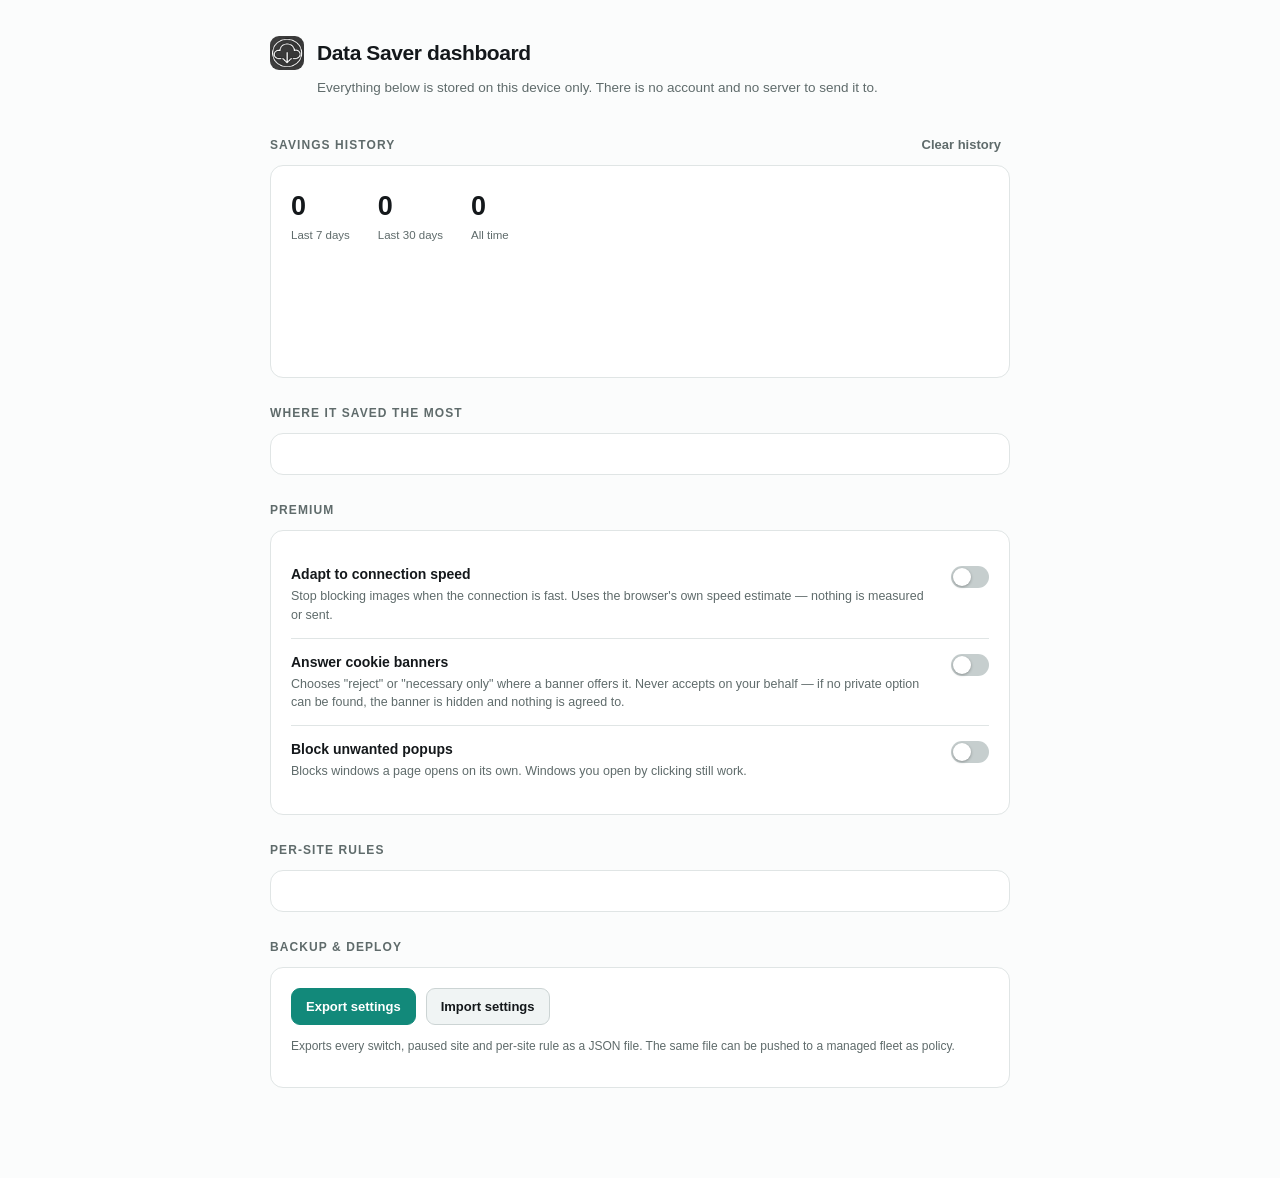
==== dashboard.html @ 3b0d5daf "Add the premium layer: per-site rules, history, and policy Six features, all built working and UNLOC" ====
<!DOCTYPE html>
<html lang="en">
<head>
  <meta charset="UTF-8">
  <meta name="viewport" content="width=device-width, initial-scale=1">
  <title>Data Saver Dashboard</title>
  <style>
    :root {
      color-scheme: light dark;

      --bg: #FBFCFC;
      --surface: #FFFFFF;
      --surface-2: #F0F4F4;
      --border: #E0E5E5;
      --border-2: #CCD4D4;
      --text: #14181B;
      --text-muted: #5F6B6B;
      --accent: #12897A;
      --accent-hover: #0D6E62;
      --accent-soft: rgba(18, 137, 122, 0.11);
      --on-accent: #FFFFFF;
      --accent-line: rgba(18, 137, 122, 0.34);
      --off: #C6CECE;

      /* Sequential ramp, one hue in three steps. The breakdown is parts of
         one total, not three unrelated categories, so a single hue is the
         correct encoding — and three saturated hues in a 360px panel would
         read as noise. Segments are separated by a 2px surface gap. */
      --ramp-1: #77D6C4;
      --ramp-2: #12897A;
      --ramp-3: #05433B;

      --shadow: 0 1px 2px rgba(15, 32, 30, 0.06), 0 4px 14px rgba(15, 32, 30, 0.05);
      --radius: 13px;
    }

    @media (prefers-color-scheme: dark) {
      :root {
        --bg: #1B1C1E;
        --surface: #232629;
        --surface-2: #2C3034;
        --border: #34383D;
        --border-2: #434850;
        --text: #F1F3F4;
        --text-muted: #98A0A6;
        --accent: #35C2AC;
        --accent-hover: #4AD3BD;
        --accent-soft: rgba(53, 194, 172, 0.15);
        --on-accent: #08221F;
        --accent-line: rgba(53, 194, 172, 0.40);
        --off: #4A5057;

        --ramp-1: #93EADA;
        --ramp-2: #2FB9A3;
        --ramp-3: #2E8A7C;

        --shadow: 0 1px 2px rgba(0, 0, 0, 0.28), 0 4px 14px rgba(0, 0, 0, 0.22);
      }
    }

    * { box-sizing: border-box; }

    body {
      font-family: -apple-system, BlinkMacSystemFont, "Segoe UI", Roboto,
                   "Helvetica Neue", Arial, sans-serif;
      margin: 0;
      background: var(--bg);
      color: var(--text);
      -webkit-font-smoothing: antialiased;
      line-height: 1.5;
    }

    .wrap { max-width: 780px; margin: 0 auto; padding-inline: 20px; padding-block: 36px 64px; }

    header { display: flex; align-items: center; gap: 13px; margin-bottom: 8px; }
    header img { width: 34px; height: 34px; border-radius: 9px; }
    h1 { margin: 0; font-size: 21px; font-weight: 700; letter-spacing: -0.4px; }
    .lede { color: var(--text-muted); font-size: 13.5px; margin: 0 0 30px 47px; }

    section { margin-bottom: 26px; }

    h2 {
      font-size: 12px; font-weight: 600; letter-spacing: 0.09em; text-transform: uppercase;
      color: var(--text-muted); margin: 0 0 11px;
    }

    .card {
      background: var(--surface);
      border: 1px solid var(--border);
      border-radius: 13px;
      padding: 20px;
    }

    .empty { color: var(--text-muted); font-size: 13px; }

    /* headline figures */
    .totals { display: flex; flex-wrap: wrap; gap: 28px; margin-bottom: 22px; }
    .total-n { font-size: 27px; font-weight: 700; letter-spacing: -0.8px; font-variant-numeric: tabular-nums; }
    .total-l { font-size: 11.5px; color: var(--text-muted); }

    /* 14-day trend — one series, so one colour and no legend */
    .trend { display: flex; align-items: flex-end; gap: 3px; height: 84px; }
    .trend div {
      flex: 1; min-width: 0; background: var(--accent); border-radius: 3px 3px 0 0;
      min-height: 2px; opacity: 0.85; transition: opacity 0.15s ease;
    }
    .trend div:hover { opacity: 1; }
    .trend-ax {
      display: flex; justify-content: space-between;
      font-size: 10.5px; color: var(--text-muted); margin-top: 7px;
      font-variant-numeric: tabular-nums;
    }

    /* top sites */
    .site-row { display: grid; grid-template-columns: 1fr 74px; gap: 14px; align-items: center; padding: 7px 0; }
    .site-row + .site-row { border-top: 1px solid var(--border); }
    .site-name { font-size: 13px; overflow: hidden; text-overflow: ellipsis; white-space: nowrap; }
    .site-bar { height: 5px; background: var(--surface-2); border-radius: 999px; margin-top: 5px; overflow: hidden; }
    .site-bar i { display: block; height: 100%; background: var(--ramp-2); border-radius: 999px; }
    .site-n { font-size: 12.5px; color: var(--text-muted); text-align: right; font-variant-numeric: tabular-nums; }

    /* toggle rows */
    .row { display: flex; align-items: flex-start; gap: 14px; padding: 13px 0; }
    .row + .row { border-top: 1px solid var(--border); }
    .row-body { flex: 1; min-width: 0; }
    .row-title { font-size: 14px; font-weight: 600; }
    .row-sub { font-size: 12.5px; color: var(--text-muted); margin-top: 2px; }

    .switch { position: relative; display: inline-block; width: 38px; height: 22px; flex-shrink: 0; margin-top: 2px; }
    .switch input { opacity: 0; width: 0; height: 0; }
    .slider { position: absolute; cursor: pointer; inset: 0; background-color: var(--off);
              transition: background-color 0.2s ease; border-radius: 999px; }
    .slider::before { position: absolute; content: ""; height: 18px; width: 18px; left: 2px; top: 2px;
                      background-color: #fff; border-radius: 50%; box-shadow: 0 1px 3px rgba(0,0,0,.3);
                      transition: transform 0.26s cubic-bezier(0.34,1.56,0.64,1); }
    input:checked + .slider { background-color: var(--accent); }
    input:checked + .slider::before { transform: translateX(16px); }
    input:focus-visible + .slider { outline: 2px solid var(--accent); outline-offset: 2px; }
    input:disabled + .slider { opacity: 0.5; cursor: not-allowed; }

    /* per-site profiles */
    .prof { display: grid; grid-template-columns: 1fr auto auto; gap: 12px; align-items: center; padding: 11px 0; }
    .prof + .prof { border-top: 1px solid var(--border); }
    .prof-host { font-size: 13.5px; font-weight: 600; overflow: hidden; text-overflow: ellipsis; white-space: nowrap; }
    .chips { display: flex; gap: 5px; flex-wrap: wrap; margin-top: 4px; }
    .chip {
      font-size: 10.5px; padding: 2px 7px; border-radius: 999px;
      background: var(--surface-2); color: var(--text-muted); white-space: nowrap;
    }
    .chip.on { background: var(--accent-soft); color: var(--accent); }

    button {
      font: inherit; font-size: 13px; font-weight: 600; cursor: pointer;
      padding: 8px 14px; border-radius: 9px;
      border: 1px solid var(--border-2); background: var(--surface-2); color: var(--text);
      transition: background 0.15s ease, border-color 0.15s ease, color 0.15s ease;
    }
    button:hover { background: var(--off); }
    button:focus-visible { outline: 2px solid var(--accent); outline-offset: 2px; }
    button.primary { background: var(--accent); border-color: var(--accent); color: var(--on-accent); }
    button.primary:hover { background: var(--accent-hover); border-color: var(--accent-hover); }
    button.quiet { background: none; border-color: transparent; color: var(--text-muted); padding: 6px 8px; }
    button.quiet:hover { background: var(--surface-2); color: var(--text); }

    .actions { display: flex; flex-wrap: wrap; gap: 10px; align-items: center; }
    .note { font-size: 12px; color: var(--text-muted); margin-top: 12px; }

    .managed {
      display: none; align-items: center; gap: 9px;
      background: var(--accent-soft); border: 1px solid var(--accent-line);
      color: var(--accent); border-radius: 10px; padding: 10px 14px;
      font-size: 12.5px; font-weight: 600; margin-bottom: 20px;
    }
    .managed.visible { display: flex; }

    .sec-head { display: flex; align-items: baseline; justify-content: space-between; gap: 12px; }

    @media (max-width: 560px) {
      .prof { grid-template-columns: 1fr auto; }
      .totals { gap: 20px; }
    }
    @media (prefers-reduced-motion: reduce) { * { animation: none !important; transition: none !important; } }
  </style>
</head>
<body>
  <div class="wrap">
    <header>
      <img src="icons/icon48.png" alt="">
      <h1 data-i18n="dashTitle">Data Saver dashboard</h1>
    </header>
    <p class="lede" data-i18n="dashLede">Everything below is stored on this device only. There is no account and no server to send it to.</p>

    <div class="managed" id="managedNotice">
      <span data-i18n="dashManaged">Some settings are managed by your organisation and cannot be changed here.</span>
    </div>

    <section>
      <div class="sec-head">
        <h2 data-i18n="dashHistory">Savings history</h2>
        <button class="quiet" id="clearHistory" type="button" data-i18n="dashClearHistory">Clear history</button>
      </div>
      <div class="card">
        <div class="totals">
          <div><div class="total-n" id="t7">0</div><div class="total-l" data-i18n="dashLast7">Last 7 days</div></div>
          <div><div class="total-n" id="t30">0</div><div class="total-l" data-i18n="dashLast30">Last 30 days</div></div>
          <div><div class="total-n" id="tAll">0</div><div class="total-l" data-i18n="dashAllTime">All time</div></div>
        </div>
        <div class="trend" id="trend"></div>
        <div class="trend-ax"><span id="trendFrom"></span><span id="trendTo"></span></div>
        <p class="empty" id="historyEmpty" data-i18n="dashHistoryEmpty" hidden>Nothing recorded yet.</p>
      </div>
    </section>

    <section>
      <h2 data-i18n="dashTopSites">Where it saved the most</h2>
      <div class="card" id="topSites"></div>
    </section>

    <section>
      <h2 data-i18n="dashPremium">Premium</h2>
      <div class="card">
        <div class="row">
          <div class="row-body">
            <div class="row-title" data-i18n="dashAuto">Adapt to connection speed</div>
            <div class="row-sub" data-i18n="dashAutoSub">Stop blocking images when the connection is fast. Uses the browser's own speed estimate — nothing is measured or sent.</div>
          </div>
          <span class="switch"><input type="checkbox" id="autoMode"><span class="slider"></span></span>
        </div>
        <div class="row">
          <div class="row-body">
            <div class="row-title" data-i18n="dashConsent">Answer cookie banners</div>
            <div class="row-sub" data-i18n="dashConsentSub">Chooses "reject" or "necessary only" where a banner offers it. Never accepts on your behalf — if no private option can be found, the banner is hidden and nothing is agreed to.</div>
          </div>
          <span class="switch"><input type="checkbox" id="consent"><span class="slider"></span></span>
        </div>
        <div class="row">
          <div class="row-body">
            <div class="row-title" data-i18n="dashPopups">Block unwanted popups</div>
            <div class="row-sub" data-i18n="dashPopupsSub">Blocks windows a page opens on its own. Windows you open by clicking still work.</div>
          </div>
          <span class="switch"><input type="checkbox" id="popups"><span class="slider"></span></span>
        </div>
      </div>
    </section>

    <section>
      <h2 data-i18n="dashProfiles">Per-site rules</h2>
      <div class="card" id="profiles"></div>
    </section>

    <section>
      <h2 data-i18n="dashBackup">Backup &amp; deploy</h2>
      <div class="card">
        <div class="actions">
          <button class="primary" id="exportBtn" type="button" data-i18n="dashExport">Export settings</button>
          <button id="importBtn" type="button" data-i18n="dashImport">Import settings</button>
          <input type="file" id="importFile" accept="application/json,.json" hidden>
        </div>
        <p class="note" id="ioNote" data-i18n="dashBackupNote">Exports every switch, paused site and per-site rule as a JSON file. The same file can be pushed to a managed fleet as policy.</p>
      </div>
    </section>
  </div>
  <script src="dashboard.js"></script>
</body>
</html>
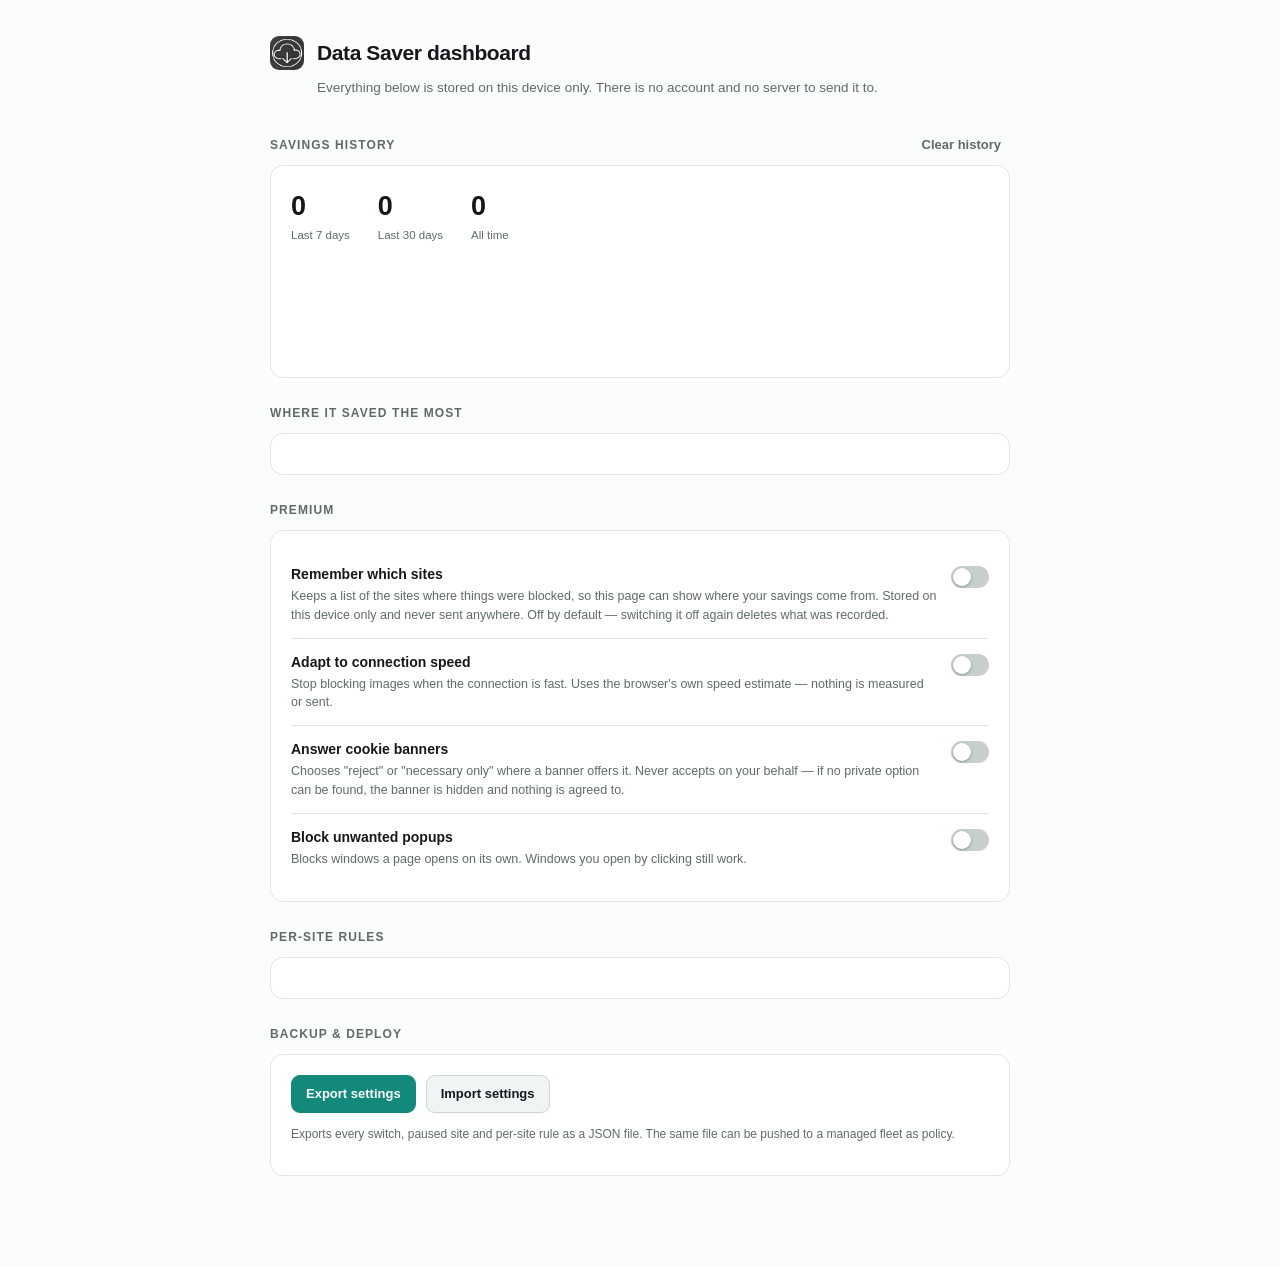
==== commit bbc1a09b: "Make site history opt-in, and localise the dashboard SITE HISTORY IS NOW OFF BY DEFAULT. siteStats r" ====
--- a/dashboard.html
+++ b/dashboard.html
@@ -221,6 +221,13 @@
       <div class="card">
         <div class="row">
           <div class="row-body">
+            <div class="row-title" data-i18n="dashSiteHistory">Remember which sites</div>
+            <div class="row-sub" data-i18n="dashSiteHistorySub">Keeps a list of the sites where things were blocked, so this page can show where your savings come from. Stored on this device only and never sent anywhere. Off by default — switching it off again deletes what was recorded.</div>
+          </div>
+          <span class="switch"><input type="checkbox" id="siteHistory"><span class="slider"></span></span>
+        </div>
+        <div class="row">
+          <div class="row-body">
             <div class="row-title" data-i18n="dashAuto">Adapt to connection speed</div>
             <div class="row-sub" data-i18n="dashAutoSub">Stop blocking images when the connection is fast. Uses the browser's own speed estimate — nothing is measured or sent.</div>
           </div>
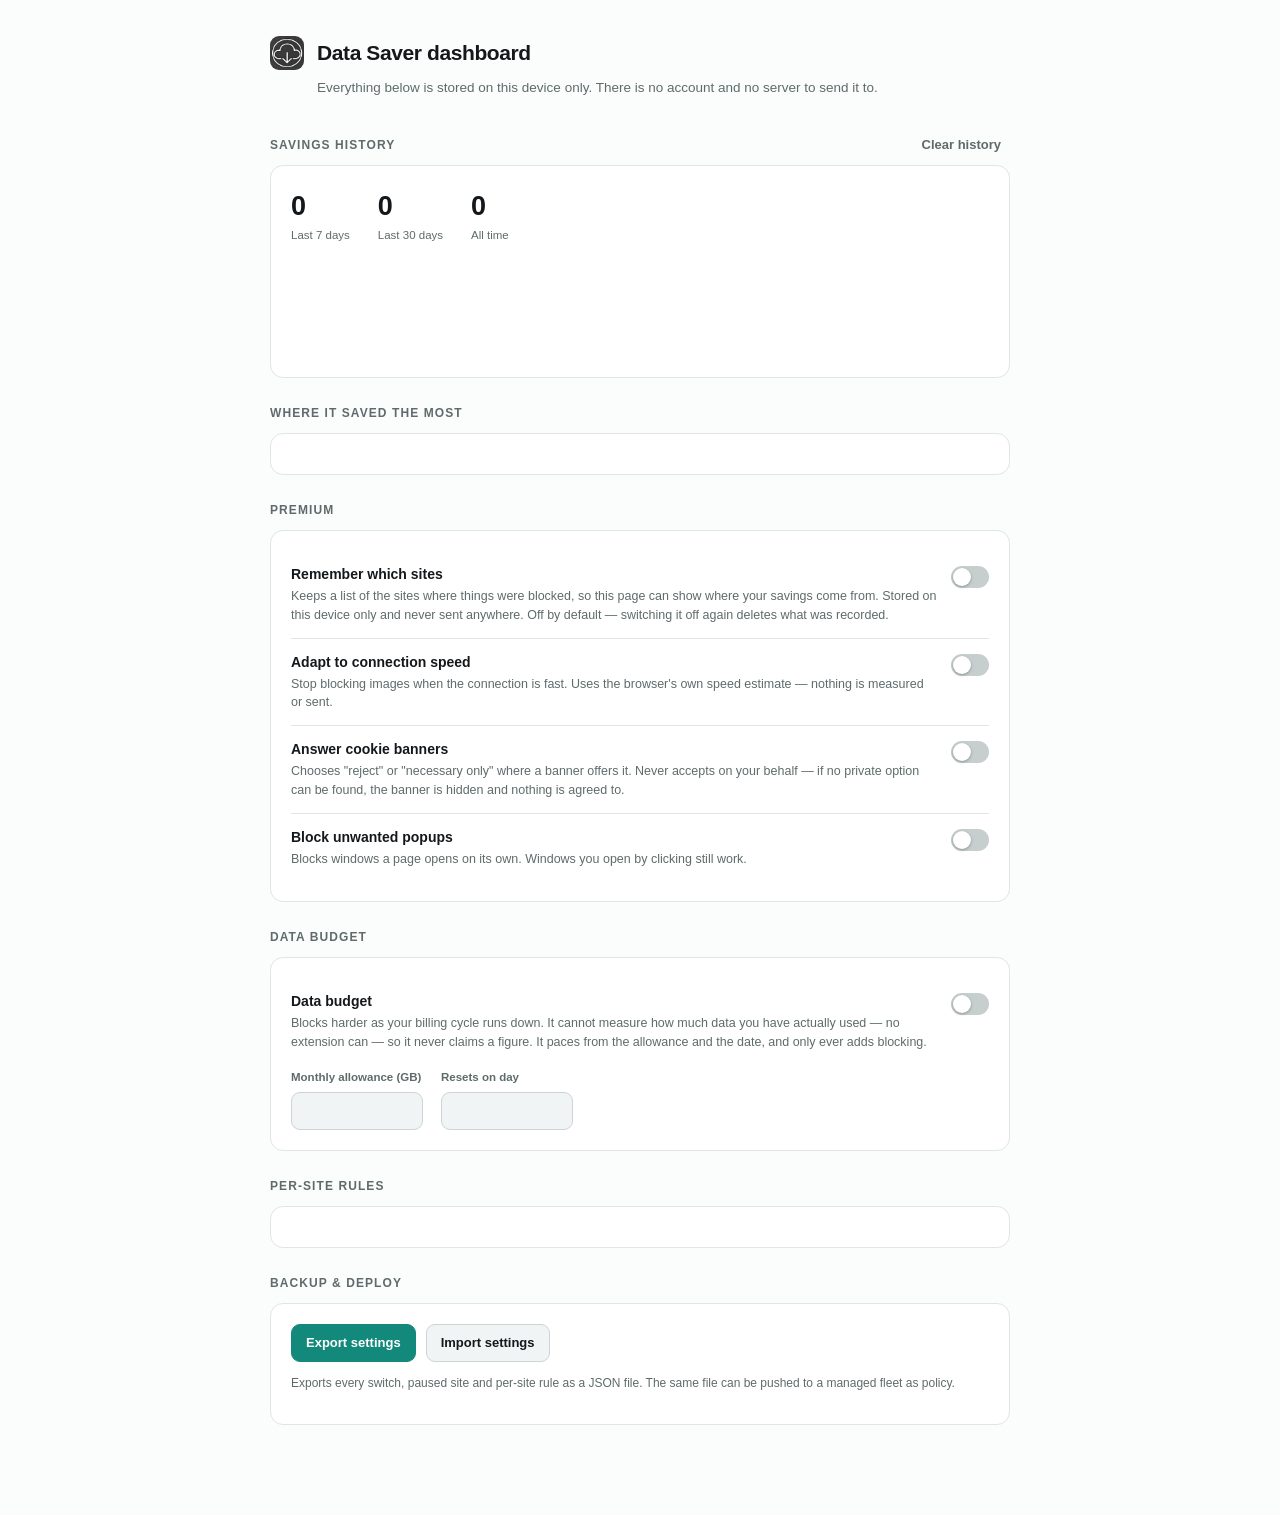
==== commit 086cc852: "Add a data budget that paces rather than pretends to measure THE CONSTRAINT THAT SHAPES ALL OF THIS:" ====
--- a/dashboard.html
+++ b/dashboard.html
@@ -162,6 +162,28 @@
     button.quiet { background: none; border-color: transparent; color: var(--text-muted); padding: 6px 8px; }
     button.quiet:hover { background: var(--surface-2); color: var(--text); }
 
+    /* budget */
+    .budget-fields { display: flex; flex-wrap: wrap; gap: 18px; margin-top: 4px; }
+    .field { display: flex; flex-direction: column; gap: 6px; }
+    .field label { font-size: 11.5px; color: var(--text-muted); font-weight: 600; }
+    .field input, .field select {
+      font: inherit; font-size: 13.5px; font-variant-numeric: tabular-nums;
+      padding: 8px 10px; border-radius: 9px; width: 132px;
+      border: 1px solid var(--border-2); background: var(--surface-2); color: var(--text);
+    }
+    .field input:focus-visible, .field select:focus-visible {
+      outline: 2px solid var(--accent); outline-offset: 1px;
+    }
+    .field input:disabled, .field select:disabled { opacity: 0.5; }
+
+    .stage {
+      display: inline-flex; align-items: center; gap: 8px; margin-top: 16px;
+      font-size: 12.5px; font-weight: 600;
+      background: var(--accent-soft); color: var(--accent);
+      border: 1px solid var(--accent-line); border-radius: 999px; padding: 6px 13px;
+    }
+    .stage[hidden] { display: none; }
+
     .actions { display: flex; flex-wrap: wrap; gap: 10px; align-items: center; }
     .note { font-size: 12px; color: var(--text-muted); margin-top: 12px; }
 
@@ -251,6 +273,30 @@
     </section>
 
     <section>
+      <h2 data-i18n="dashBudget">Data budget</h2>
+      <div class="card">
+        <div class="row">
+          <div class="row-body">
+            <div class="row-title" data-i18n="dashBudget">Data budget</div>
+            <div class="row-sub" data-i18n="dashBudgetSub">Blocks harder as your billing cycle runs down. It cannot measure how much data you have actually used — no extension can — so it never claims a figure. It paces from the allowance and the date, and only ever adds blocking.</div>
+          </div>
+          <span class="switch"><input type="checkbox" id="budgetEnabled"><span class="slider"></span></span>
+        </div>
+        <div class="budget-fields">
+          <div class="field">
+            <label for="budgetGB" data-i18n="dashBudgetAllowance">Monthly allowance (GB)</label>
+            <input type="number" id="budgetGB" min="0" max="1000" step="0.5" inputmode="decimal">
+          </div>
+          <div class="field">
+            <label for="budgetResetDay" data-i18n="dashBudgetReset">Resets on day</label>
+            <input type="number" id="budgetResetDay" min="1" max="28" step="1" inputmode="numeric">
+          </div>
+        </div>
+        <span class="stage" id="budgetStage" hidden></span>
+      </div>
+    </section>
+
+    <section>
       <h2 data-i18n="dashProfiles">Per-site rules</h2>
       <div class="card" id="profiles"></div>
     </section>
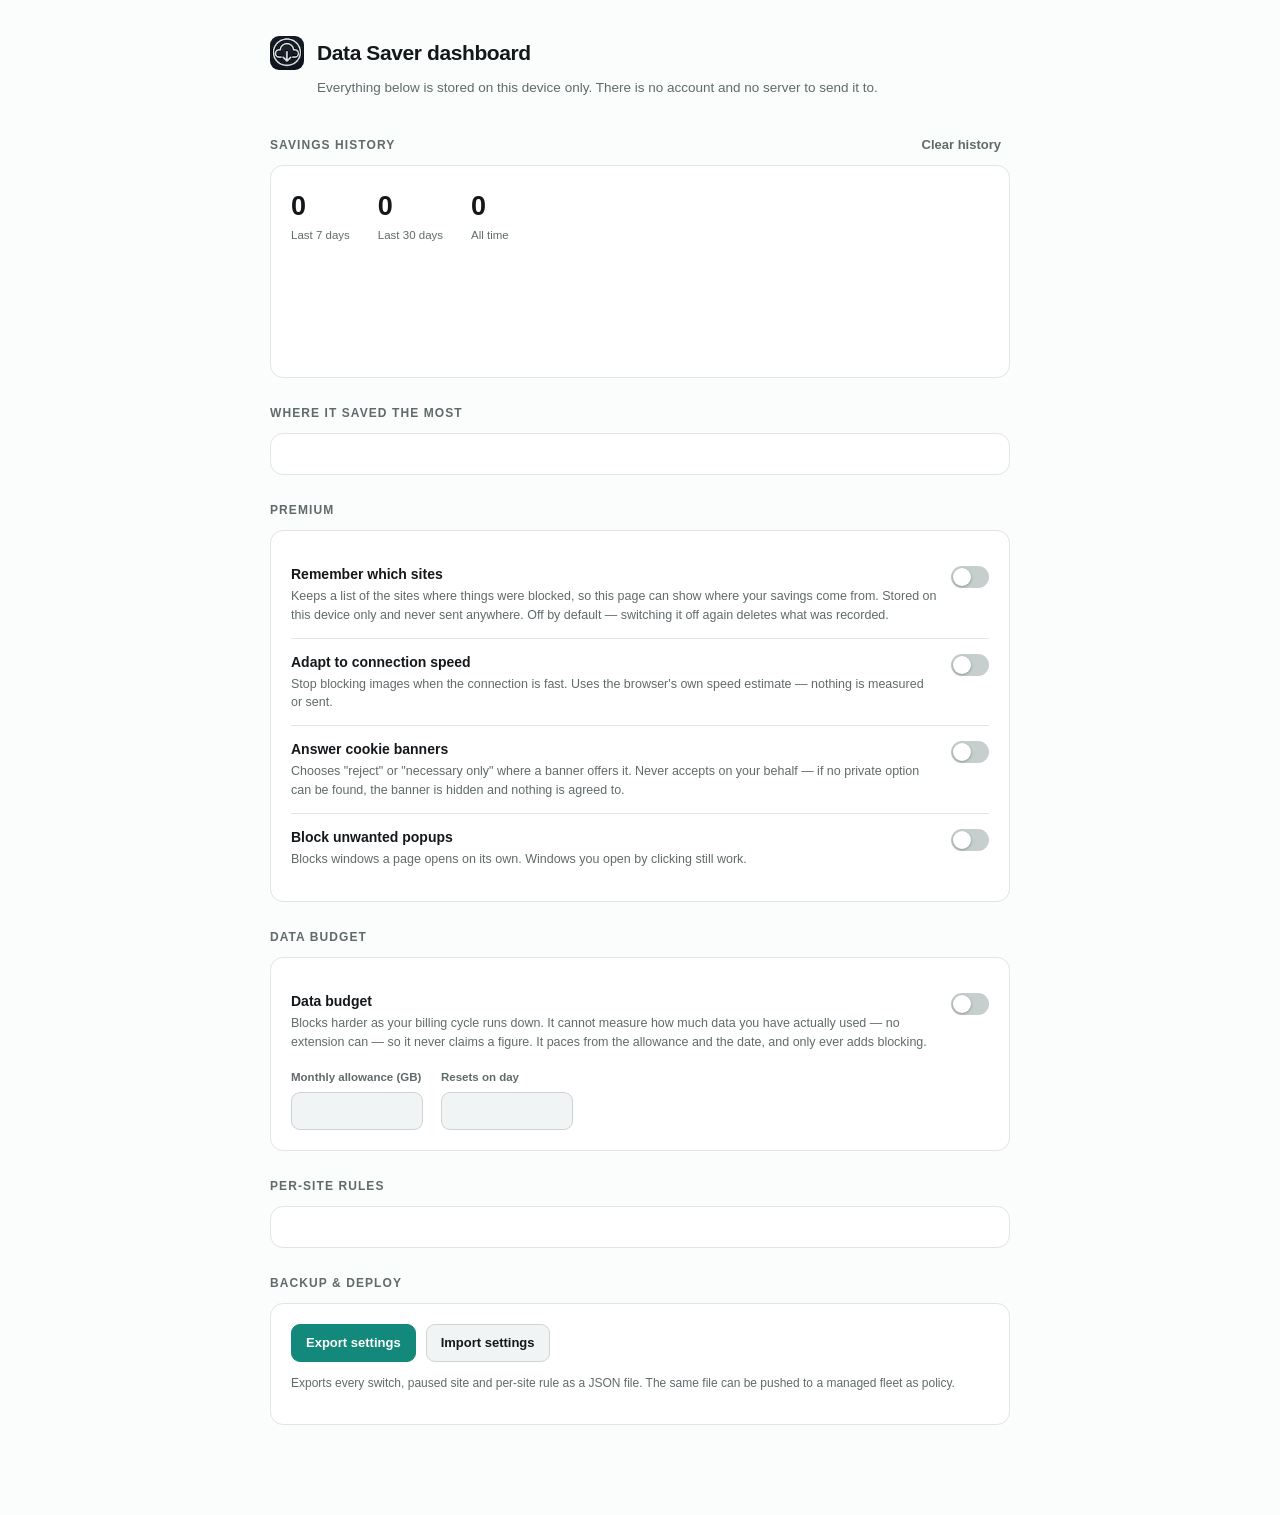
==== commit b12af570: "Fix the dashboard switches, which were decorative None of the five Premium toggles could be switched" ====
--- a/dashboard.html
+++ b/dashboard.html
@@ -246,28 +246,28 @@
             <div class="row-title" data-i18n="dashSiteHistory">Remember which sites</div>
             <div class="row-sub" data-i18n="dashSiteHistorySub">Keeps a list of the sites where things were blocked, so this page can show where your savings come from. Stored on this device only and never sent anywhere. Off by default — switching it off again deletes what was recorded.</div>
           </div>
-          <span class="switch"><input type="checkbox" id="siteHistory"><span class="slider"></span></span>
+          <label class="switch"><input type="checkbox" id="siteHistory"><span class="slider"></span></label>
         </div>
         <div class="row">
           <div class="row-body">
             <div class="row-title" data-i18n="dashAuto">Adapt to connection speed</div>
             <div class="row-sub" data-i18n="dashAutoSub">Stop blocking images when the connection is fast. Uses the browser's own speed estimate — nothing is measured or sent.</div>
           </div>
-          <span class="switch"><input type="checkbox" id="autoMode"><span class="slider"></span></span>
+          <label class="switch"><input type="checkbox" id="autoMode"><span class="slider"></span></label>
         </div>
         <div class="row">
           <div class="row-body">
             <div class="row-title" data-i18n="dashConsent">Answer cookie banners</div>
             <div class="row-sub" data-i18n="dashConsentSub">Chooses "reject" or "necessary only" where a banner offers it. Never accepts on your behalf — if no private option can be found, the banner is hidden and nothing is agreed to.</div>
           </div>
-          <span class="switch"><input type="checkbox" id="consent"><span class="slider"></span></span>
+          <label class="switch"><input type="checkbox" id="consent"><span class="slider"></span></label>
         </div>
         <div class="row">
           <div class="row-body">
             <div class="row-title" data-i18n="dashPopups">Block unwanted popups</div>
             <div class="row-sub" data-i18n="dashPopupsSub">Blocks windows a page opens on its own. Windows you open by clicking still work.</div>
           </div>
-          <span class="switch"><input type="checkbox" id="popups"><span class="slider"></span></span>
+          <label class="switch"><input type="checkbox" id="popups"><span class="slider"></span></label>
         </div>
       </div>
     </section>
@@ -280,7 +280,7 @@
             <div class="row-title" data-i18n="dashBudget">Data budget</div>
             <div class="row-sub" data-i18n="dashBudgetSub">Blocks harder as your billing cycle runs down. It cannot measure how much data you have actually used — no extension can — so it never claims a figure. It paces from the allowance and the date, and only ever adds blocking.</div>
           </div>
-          <span class="switch"><input type="checkbox" id="budgetEnabled"><span class="slider"></span></span>
+          <label class="switch"><input type="checkbox" id="budgetEnabled"><span class="slider"></span></label>
         </div>
         <div class="budget-fields">
           <div class="field">
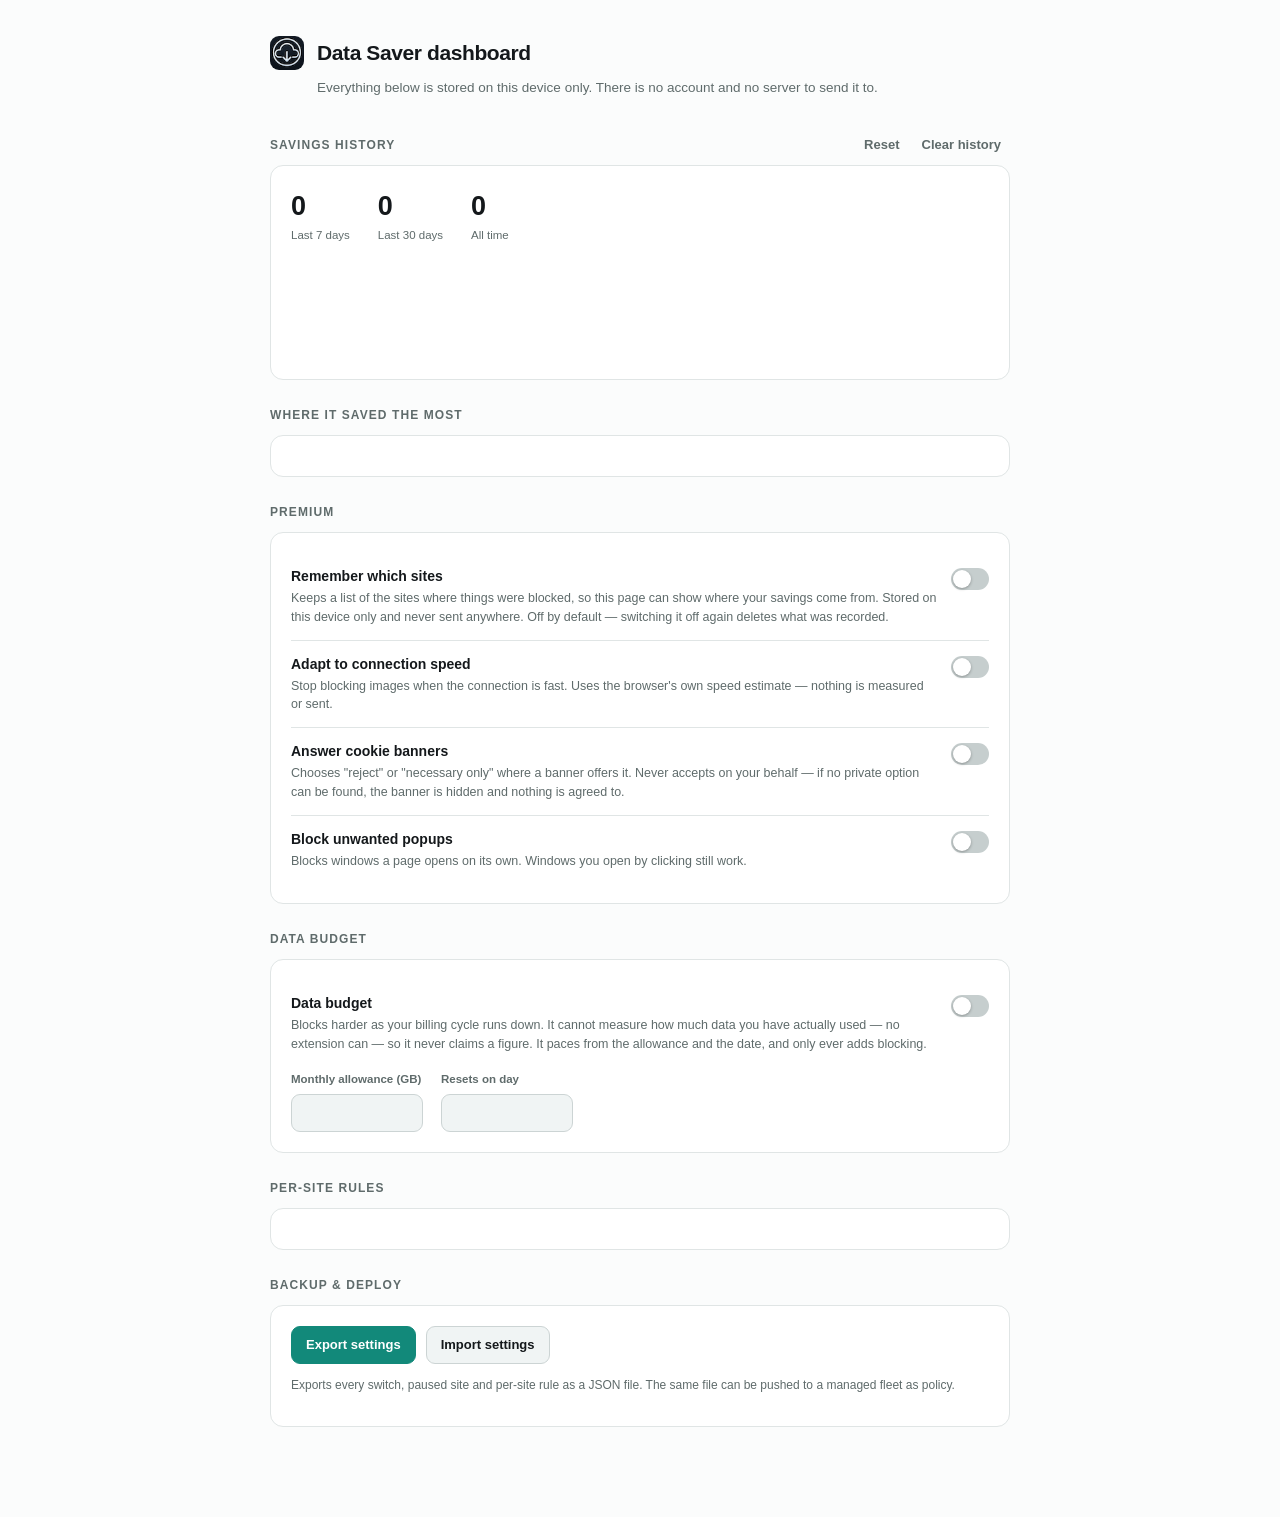
==== commit 5453ab11: "Take the since-line and Reset out of the popup Both leave the savings card, which now ends on the th" ====
--- a/dashboard.html
+++ b/dashboard.html
@@ -219,13 +219,17 @@
     <section>
       <div class="sec-head">
         <h2 data-i18n="dashHistory">Savings history</h2>
-        <button class="quiet" id="clearHistory" type="button" data-i18n="dashClearHistory">Clear history</button>
+        <span style="display:flex;gap:4px">
+          <button class="quiet" id="resetStats" type="button" data-i18n="savingsReset">Reset</button>
+          <button class="quiet" id="clearHistory" type="button" data-i18n="dashClearHistory">Clear history</button>
+        </span>
       </div>
       <div class="card">
         <div class="totals">
           <div><div class="total-n" id="t7">0</div><div class="total-l" data-i18n="dashLast7">Last 7 days</div></div>
           <div><div class="total-n" id="t30">0</div><div class="total-l" data-i18n="dashLast30">Last 30 days</div></div>
-          <div><div class="total-n" id="tAll">0</div><div class="total-l" data-i18n="dashAllTime">All time</div></div>
+          <div><div class="total-n" id="tAll">0</div><div class="total-l" data-i18n="dashAllTime">All time</div>
+          <div class="total-l" id="tSince" style="margin-top:2px"></div></div>
         </div>
         <div class="trend" id="trend"></div>
         <div class="trend-ax"><span id="trendFrom"></span><span id="trendTo"></span></div>
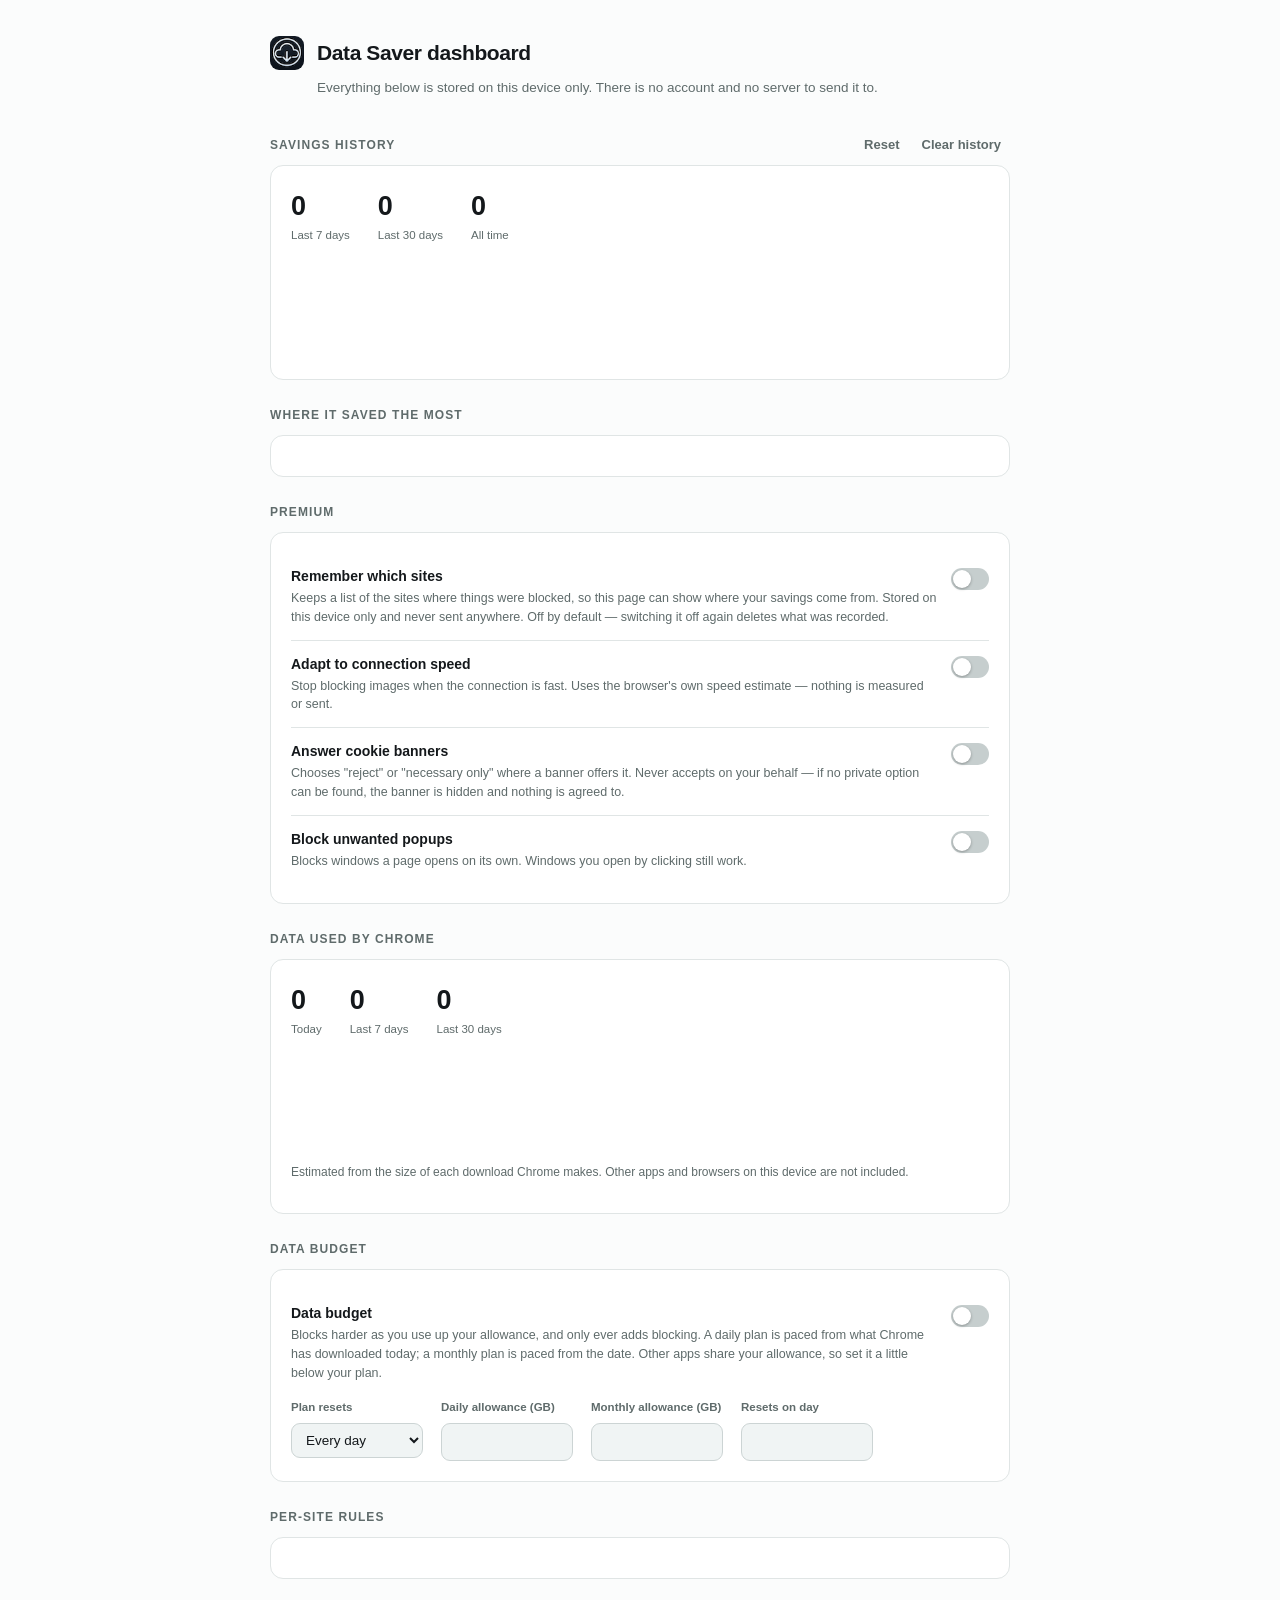
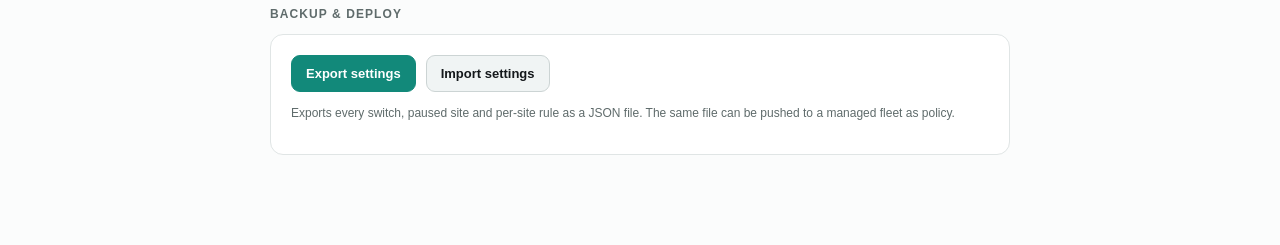
==== commit efb8ec4f: "Ship 2.5: data used, a daily budget, and one-image / one-page unblocking All free; nothing here is g" ====
--- a/dashboard.html
+++ b/dashboard.html
@@ -143,6 +143,13 @@
     .prof + .prof { border-top: 1px solid var(--border); }
     .prof-host { font-size: 13.5px; font-weight: 600; overflow: hidden; text-overflow: ellipsis; white-space: nowrap; }
     .chips { display: flex; gap: 5px; flex-wrap: wrap; margin-top: 4px; }
+    .prof + .shipped, .shipped + .prof { border-top: 1px solid var(--border); }
+    .shipped > summary {
+      cursor: pointer; padding: 11px 0; font-size: 12.5px; font-weight: 600; color: var(--text-muted);
+    }
+    .shipped > summary:hover { color: var(--text); }
+    .shipped > summary:focus-visible { outline: 2px solid var(--accent); outline-offset: 2px; border-radius: 6px; }
+    .shipped > .prof { border-top: 1px solid var(--border); }
     .chip {
       font-size: 10.5px; padding: 2px 7px; border-radius: 999px;
       background: var(--surface-2); color: var(--text-muted); white-space: nowrap;
@@ -175,6 +182,7 @@
       outline: 2px solid var(--accent); outline-offset: 1px;
     }
     .field input:disabled, .field select:disabled { opacity: 0.5; }
+    .field[hidden] { display: none; }
 
     .stage {
       display: inline-flex; align-items: center; gap: 8px; margin-top: 16px;
@@ -277,21 +285,46 @@
     </section>
 
     <section>
+      <h2 data-i18n="dashUsage">Data used by Chrome</h2>
+      <div class="card">
+        <div class="totals">
+          <div><div class="total-n" id="uToday">0</div><div class="total-l" data-i18n="dashUsageToday">Today</div></div>
+          <div><div class="total-n" id="u7">0</div><div class="total-l" data-i18n="dashLast7">Last 7 days</div></div>
+          <div><div class="total-n" id="u30">0</div><div class="total-l" data-i18n="dashLast30">Last 30 days</div></div>
+        </div>
+        <div class="trend" id="usageTrend"></div>
+        <div class="trend-ax"><span id="usageFrom"></span><span id="usageTo"></span></div>
+        <p class="note" data-i18n="dashUsageNote">Estimated from the size of each download Chrome makes. Other apps and browsers on this device are not included.</p>
+      </div>
+    </section>
+
+    <section>
       <h2 data-i18n="dashBudget">Data budget</h2>
       <div class="card">
         <div class="row">
           <div class="row-body">
             <div class="row-title" data-i18n="dashBudget">Data budget</div>
-            <div class="row-sub" data-i18n="dashBudgetSub">Blocks harder as your billing cycle runs down. It cannot measure how much data you have actually used — no extension can — so it never claims a figure. It paces from the allowance and the date, and only ever adds blocking.</div>
+            <div class="row-sub" data-i18n="dashBudgetSub">Blocks harder as you use up your allowance, and only ever adds blocking. A daily plan is paced from what Chrome has downloaded today; a monthly plan is paced from the date. Other apps share your allowance, so set it a little below your plan.</div>
           </div>
           <label class="switch"><input type="checkbox" id="budgetEnabled"><span class="slider"></span></label>
         </div>
         <div class="budget-fields">
           <div class="field">
+            <label for="budgetPeriod" data-i18n="dashBudgetPeriod">Plan resets</label>
+            <select id="budgetPeriod">
+              <option value="day" data-i18n="budgetPeriodDay">Every day</option>
+              <option value="month" data-i18n="budgetPeriodMonth">Every month</option>
+            </select>
+          </div>
+          <div class="field" id="dailyField">
+            <label for="budgetDailyGB" data-i18n="dashBudgetDailyAllowance">Daily allowance (GB)</label>
+            <input type="number" id="budgetDailyGB" min="0" max="100" step="0.5" inputmode="decimal">
+          </div>
+          <div class="field" id="monthlyField">
             <label for="budgetGB" data-i18n="dashBudgetAllowance">Monthly allowance (GB)</label>
             <input type="number" id="budgetGB" min="0" max="1000" step="0.5" inputmode="decimal">
           </div>
-          <div class="field">
+          <div class="field" id="resetField">
             <label for="budgetResetDay" data-i18n="dashBudgetReset">Resets on day</label>
             <input type="number" id="budgetResetDay" min="1" max="28" step="1" inputmode="numeric">
           </div>
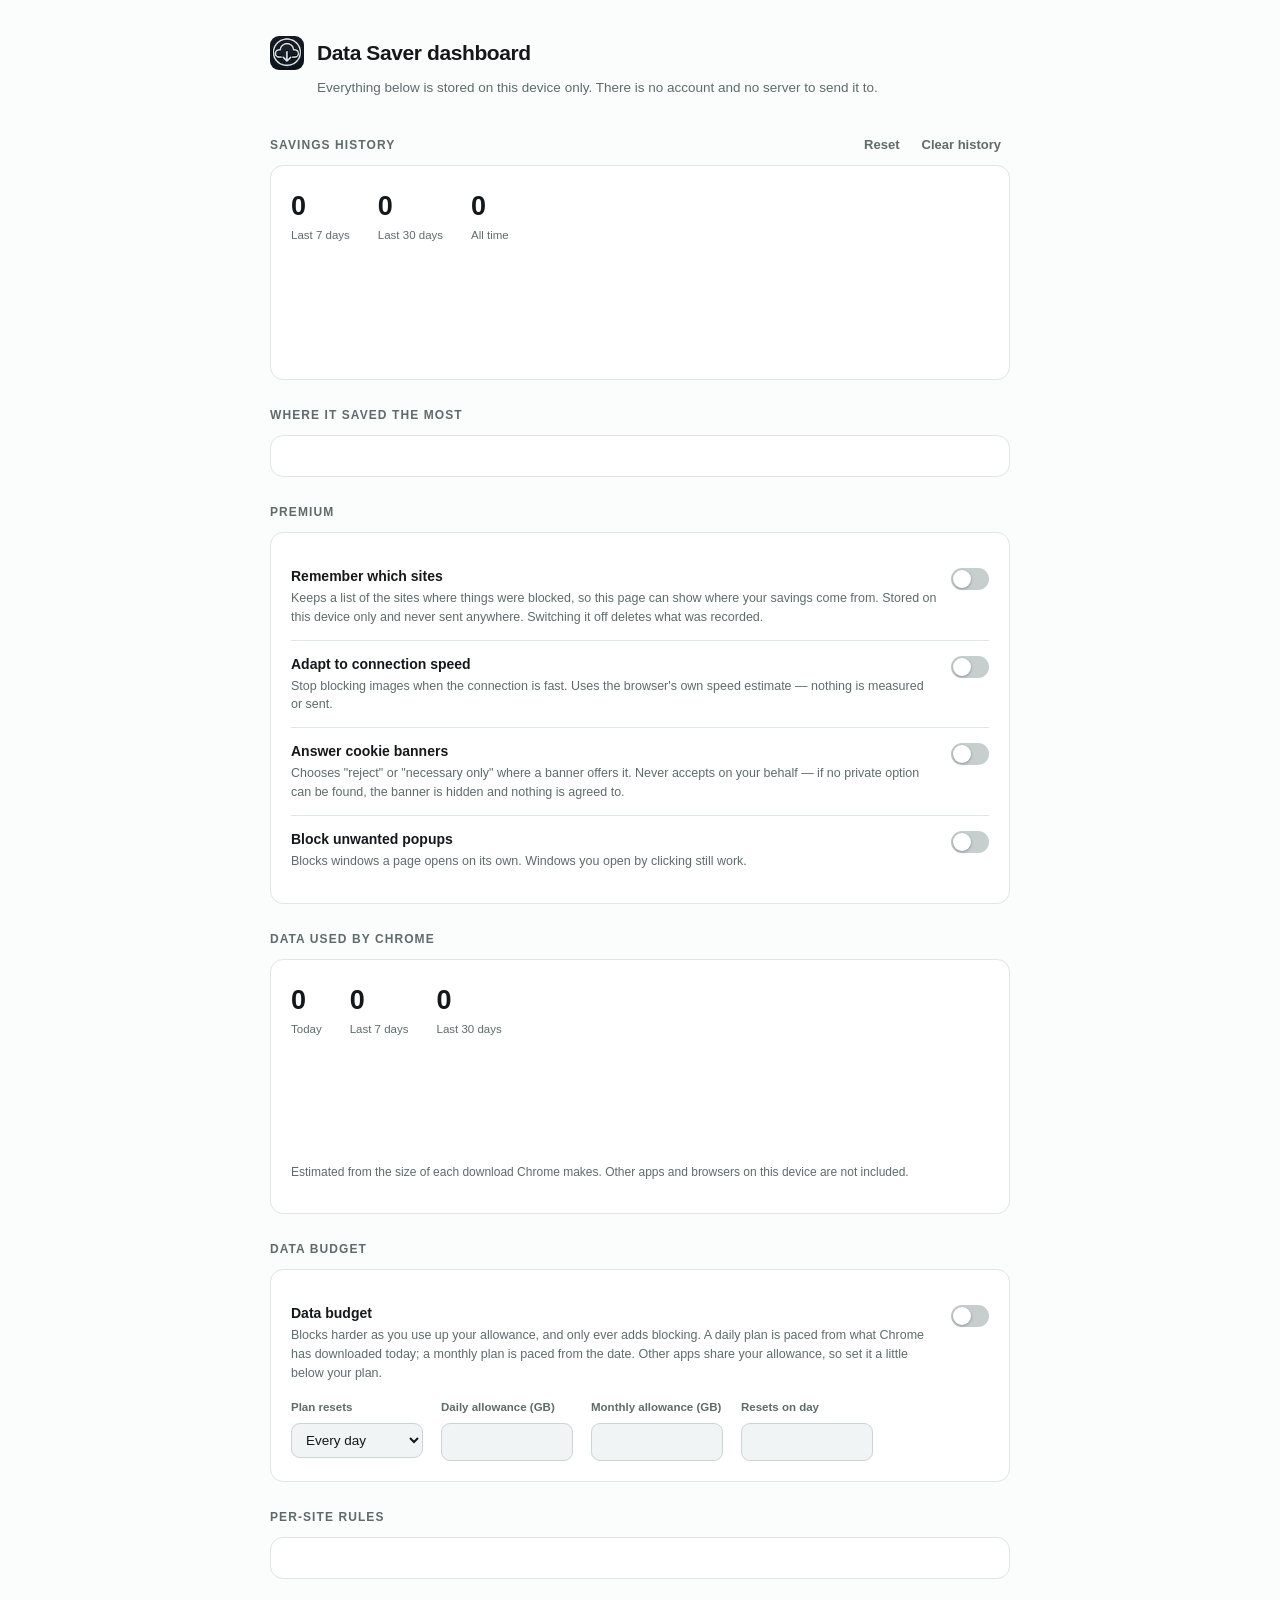
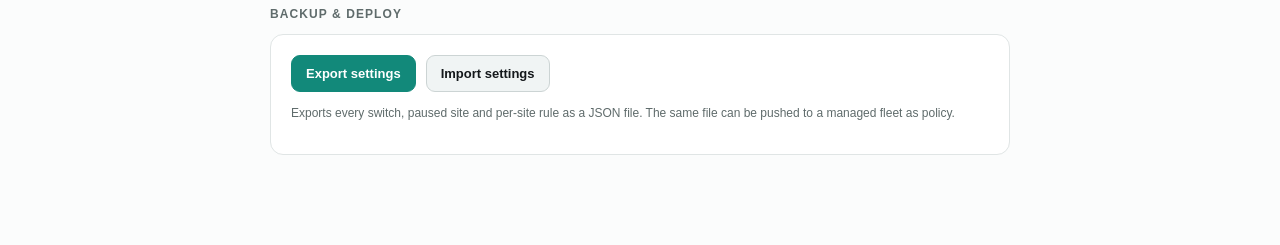
==== commit 488c2398: "2.5: on-by-default switches, calls and remote desktop never blocked ON BY DEFAULT. Site history, coo" ====
--- a/dashboard.html
+++ b/dashboard.html
@@ -256,7 +256,7 @@
         <div class="row">
           <div class="row-body">
             <div class="row-title" data-i18n="dashSiteHistory">Remember which sites</div>
-            <div class="row-sub" data-i18n="dashSiteHistorySub">Keeps a list of the sites where things were blocked, so this page can show where your savings come from. Stored on this device only and never sent anywhere. Off by default — switching it off again deletes what was recorded.</div>
+            <div class="row-sub" data-i18n="dashSiteHistorySub">Keeps a list of the sites where things were blocked, so this page can show where your savings come from. Stored on this device only and never sent anywhere. Switching it off deletes what was recorded.</div>
           </div>
           <label class="switch"><input type="checkbox" id="siteHistory"><span class="slider"></span></label>
         </div>
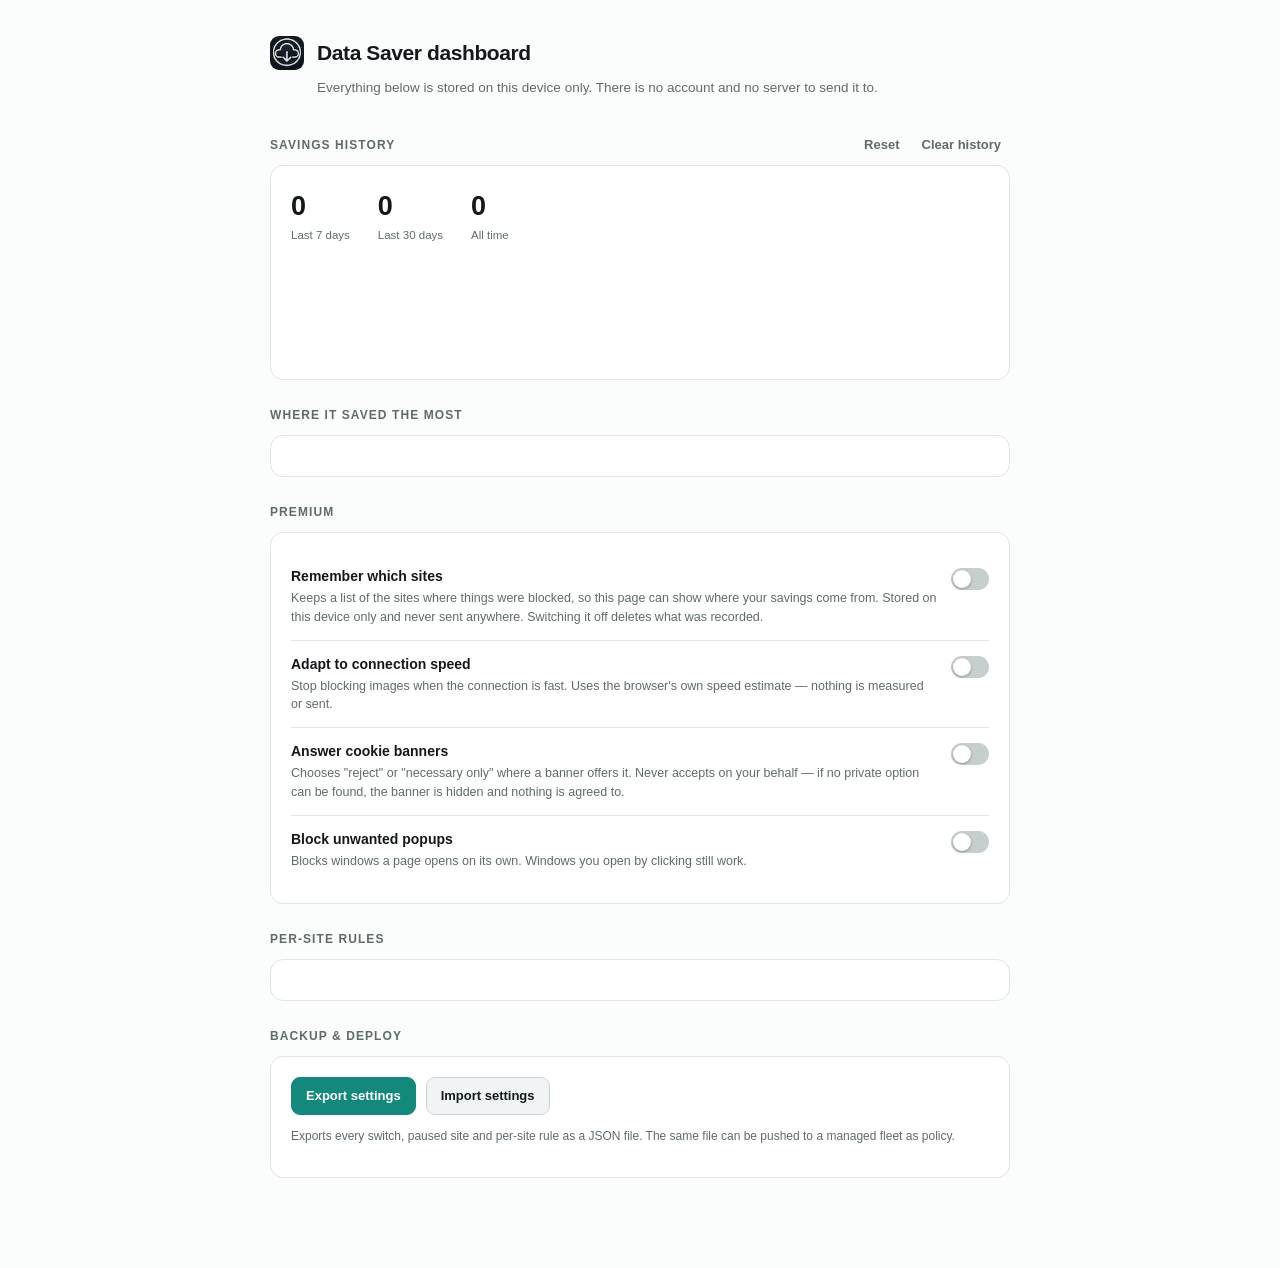
==== commit b995f0dc: "2.6: drop the data-used meter and the data budget Both go. The savings meter (what was blocked, and " ====
--- a/dashboard.html
+++ b/dashboard.html
@@ -169,29 +169,6 @@
     button.quiet { background: none; border-color: transparent; color: var(--text-muted); padding: 6px 8px; }
     button.quiet:hover { background: var(--surface-2); color: var(--text); }
 
-    /* budget */
-    .budget-fields { display: flex; flex-wrap: wrap; gap: 18px; margin-top: 4px; }
-    .field { display: flex; flex-direction: column; gap: 6px; }
-    .field label { font-size: 11.5px; color: var(--text-muted); font-weight: 600; }
-    .field input, .field select {
-      font: inherit; font-size: 13.5px; font-variant-numeric: tabular-nums;
-      padding: 8px 10px; border-radius: 9px; width: 132px;
-      border: 1px solid var(--border-2); background: var(--surface-2); color: var(--text);
-    }
-    .field input:focus-visible, .field select:focus-visible {
-      outline: 2px solid var(--accent); outline-offset: 1px;
-    }
-    .field input:disabled, .field select:disabled { opacity: 0.5; }
-    .field[hidden] { display: none; }
-
-    .stage {
-      display: inline-flex; align-items: center; gap: 8px; margin-top: 16px;
-      font-size: 12.5px; font-weight: 600;
-      background: var(--accent-soft); color: var(--accent);
-      border: 1px solid var(--accent-line); border-radius: 999px; padding: 6px 13px;
-    }
-    .stage[hidden] { display: none; }
-
     .actions { display: flex; flex-wrap: wrap; gap: 10px; align-items: center; }
     .note { font-size: 12px; color: var(--text-muted); margin-top: 12px; }
 
@@ -285,55 +262,6 @@
     </section>
 
     <section>
-      <h2 data-i18n="dashUsage">Data used by Chrome</h2>
-      <div class="card">
-        <div class="totals">
-          <div><div class="total-n" id="uToday">0</div><div class="total-l" data-i18n="dashUsageToday">Today</div></div>
-          <div><div class="total-n" id="u7">0</div><div class="total-l" data-i18n="dashLast7">Last 7 days</div></div>
-          <div><div class="total-n" id="u30">0</div><div class="total-l" data-i18n="dashLast30">Last 30 days</div></div>
-        </div>
-        <div class="trend" id="usageTrend"></div>
-        <div class="trend-ax"><span id="usageFrom"></span><span id="usageTo"></span></div>
-        <p class="note" data-i18n="dashUsageNote">Estimated from the size of each download Chrome makes. Other apps and browsers on this device are not included.</p>
-      </div>
-    </section>
-
-    <section>
-      <h2 data-i18n="dashBudget">Data budget</h2>
-      <div class="card">
-        <div class="row">
-          <div class="row-body">
-            <div class="row-title" data-i18n="dashBudget">Data budget</div>
-            <div class="row-sub" data-i18n="dashBudgetSub">Blocks harder as you use up your allowance, and only ever adds blocking. A daily plan is paced from what Chrome has downloaded today; a monthly plan is paced from the date. Other apps share your allowance, so set it a little below your plan.</div>
-          </div>
-          <label class="switch"><input type="checkbox" id="budgetEnabled"><span class="slider"></span></label>
-        </div>
-        <div class="budget-fields">
-          <div class="field">
-            <label for="budgetPeriod" data-i18n="dashBudgetPeriod">Plan resets</label>
-            <select id="budgetPeriod">
-              <option value="day" data-i18n="budgetPeriodDay">Every day</option>
-              <option value="month" data-i18n="budgetPeriodMonth">Every month</option>
-            </select>
-          </div>
-          <div class="field" id="dailyField">
-            <label for="budgetDailyGB" data-i18n="dashBudgetDailyAllowance">Daily allowance (GB)</label>
-            <input type="number" id="budgetDailyGB" min="0" max="100" step="0.5" inputmode="decimal">
-          </div>
-          <div class="field" id="monthlyField">
-            <label for="budgetGB" data-i18n="dashBudgetAllowance">Monthly allowance (GB)</label>
-            <input type="number" id="budgetGB" min="0" max="1000" step="0.5" inputmode="decimal">
-          </div>
-          <div class="field" id="resetField">
-            <label for="budgetResetDay" data-i18n="dashBudgetReset">Resets on day</label>
-            <input type="number" id="budgetResetDay" min="1" max="28" step="1" inputmode="numeric">
-          </div>
-        </div>
-        <span class="stage" id="budgetStage" hidden></span>
-      </div>
-    </section>
-
-    <section>
       <h2 data-i18n="dashProfiles">Per-site rules</h2>
       <div class="card" id="profiles"></div>
     </section>
